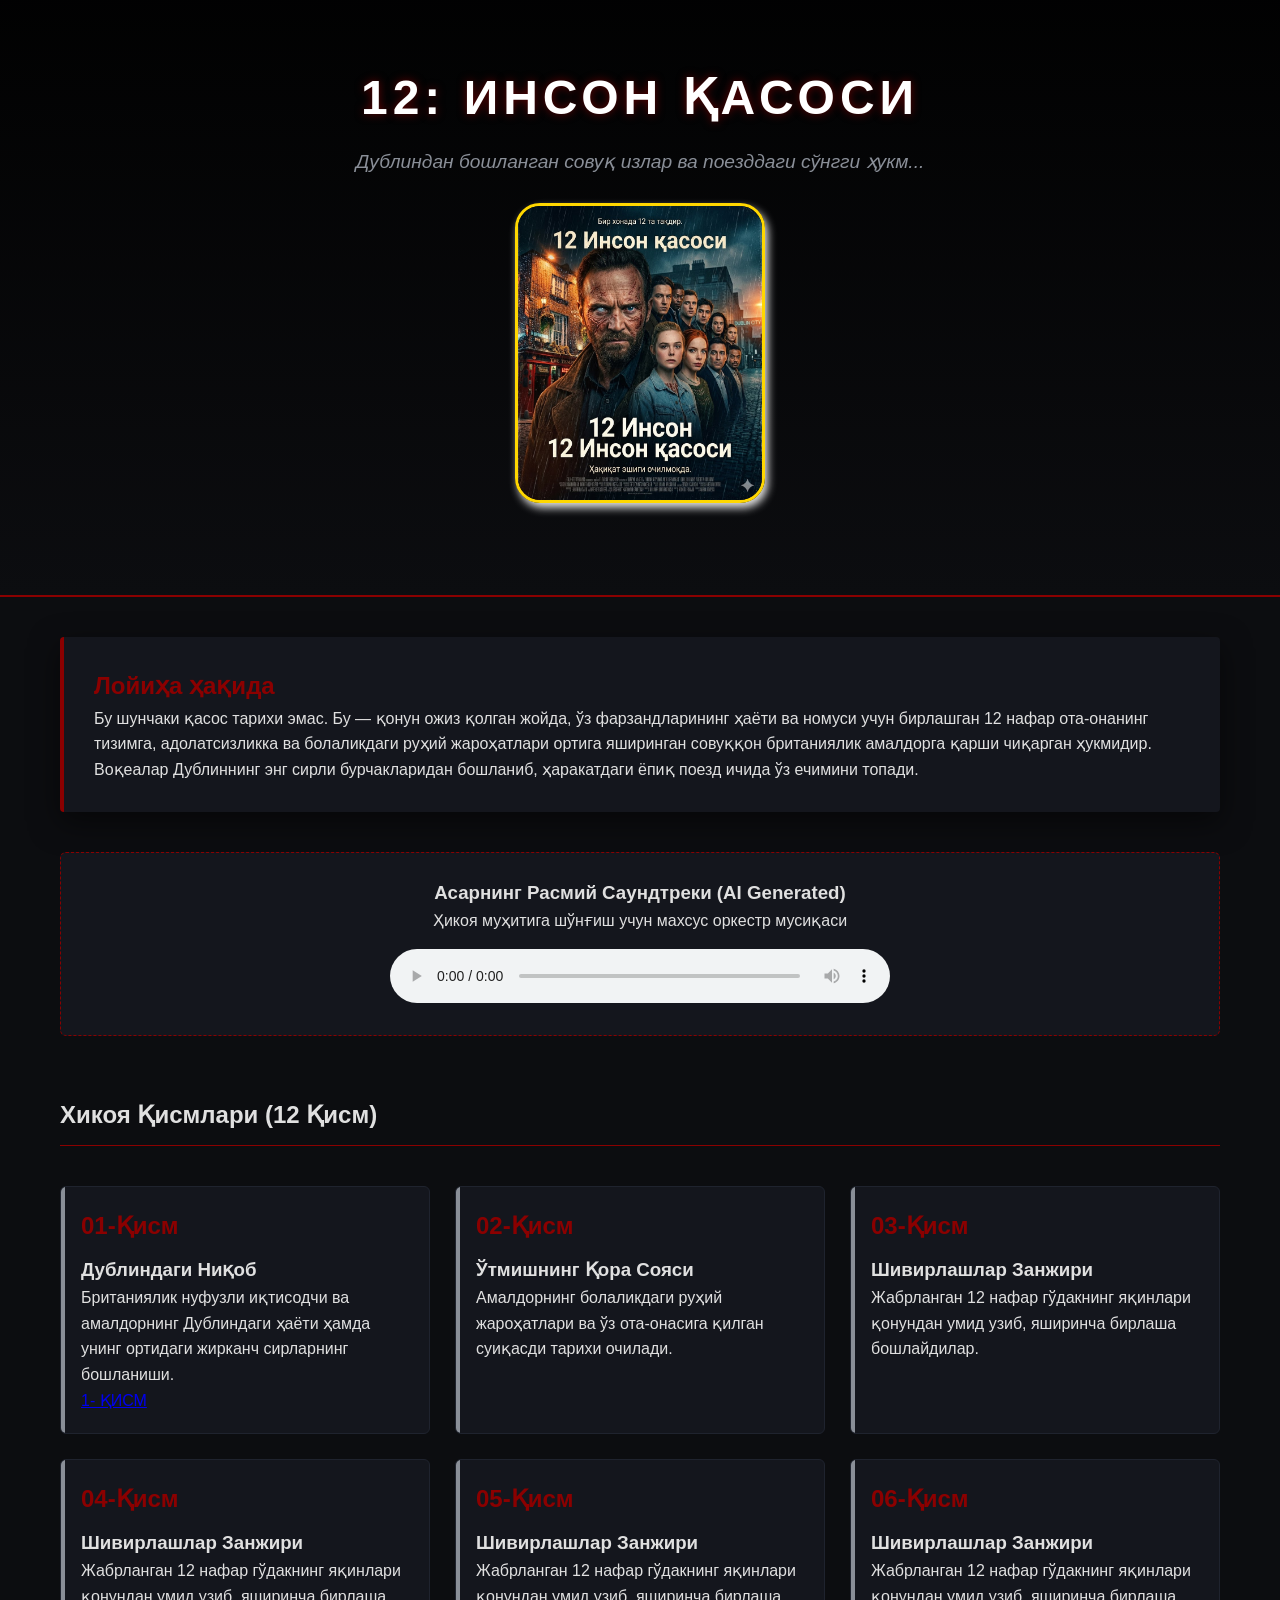
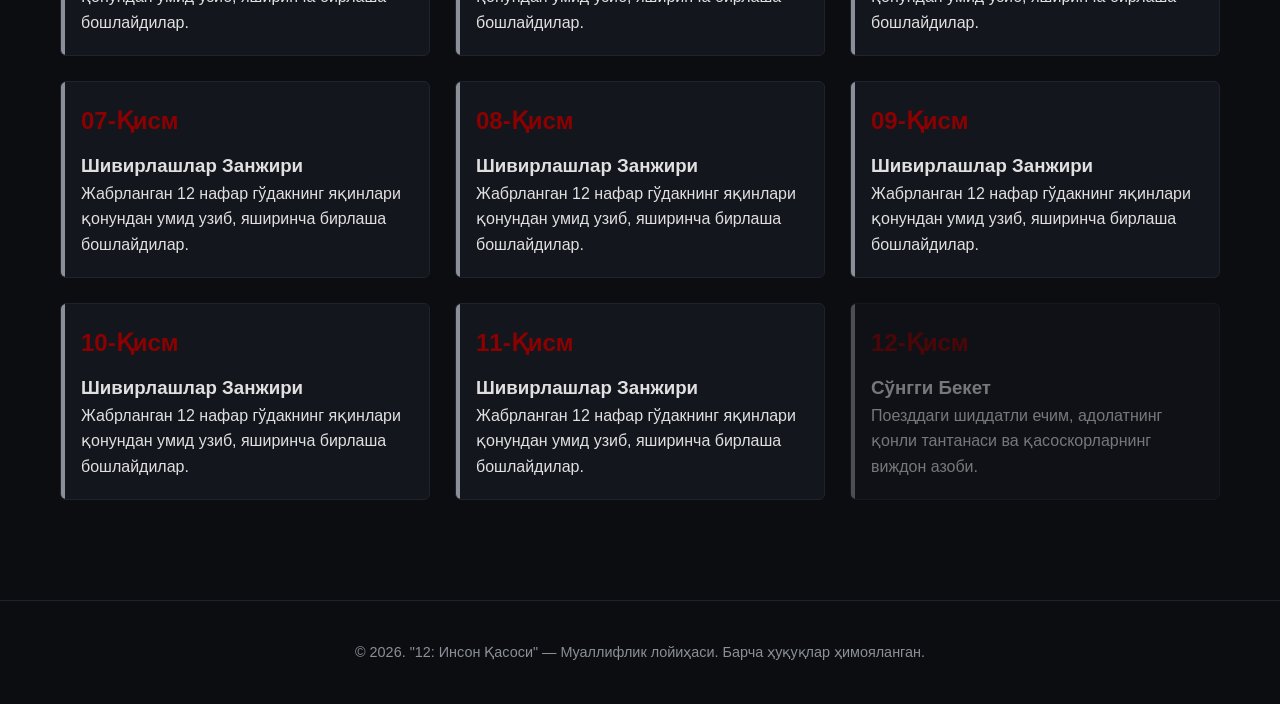
==== index.html @ aebf926e "Add files via upload" ====
<!DOCTYPE html>
<html lang="uz">
<head>
    <meta charset="UTF-8">
    <meta name="viewport" content="width=device-width, initial-scale=1.0">
    <link rel="stylesheet" href="style.css">
    <title>12: Инсон Қасоси | Триллер Хизмати</title>
    <style>
        /* Юқорида мен берган барча CSS кодларни 
           айни шу ерга, ўзгартиришсиз ташлайсиз */
        * {
            margin: 0;
            padding: 0;
            box-sizing: border-box;
        }
        /* ... қолган кодлар ... */

        :root {
            --bg-color: #0c0d10;
            --card-bg: #14161d;
            --accent-color: #8b0000; /* Тўқ қизил - қон ва қасос рамзи */
            --text-color: #e0e0e0;
            --text-muted: #8a8f98;
        }

        body {
            background-color: var(--bg-color);
            color: var(--text-color);
            font-family: 'Segoe UI', Tahoma, Geneva, Verdana, sans-serif;
            margin: 0;
            padding: 0;
            line-height: 1.6;
        }

        header {
            background: linear-gradient(180deg, rgba(0,0,0,0.9) 0%, rgba(12,13,16,1) 100%);
            padding: 60px 20px;
            text-align: center;
            border-bottom: 2px solid var(--accent-color);
        }

        header h1 {
            font-size: 3rem;
            letter-spacing: 5px;
            color: #fff;
            margin: 0;
            text-shadow: 0 0 10px rgba(139, 0, 0, 0.7);
        }

        header p {
            color: var(--text-muted);
            font-size: 1.2rem;
            margin-top: 10px;
            font-style: italic;
        }

        .container {
            max-width: 1200px;
            margin: 40px auto;
            padding: 0 20px;
        }

        .about-story {
            background-color: var(--card-bg);
            border-left: 4px solid var(--accent-color);
            padding: 30px;
            border-radius: 4px;
            margin-bottom: 5px;
            box-shadow: 0 10px 30px rgba(0,0,0,0.5);
        }

        .about-story h2 {
            color: var(--accent-color);
            margin-top: 0;
        }

        .episodes-grid {
            display: grid;
            grid-template-columns: repeat(auto-fill, minmax(280px, 1fr));
            gap: 25px;
            margin-top: 40px;
        }

        .episode-card {
            background-color: var(--card-bg);
            border: 1px solid #1f232e;
            border-radius: 6px;
            padding: 20px;
            transition: all 0.3s ease;
            position: relative;
            overflow: hidden;
        }

        .episode-card::before {
            content: '';
            position: absolute;
            top: 0;
            left: 0;
            width: 4px;
            height: 100%;
            background-color: var(--text-muted);
            transition: all 0.3s ease;
        }

        .episode-card:hover {
            transform: translateY(-5px);
            border-color: var(--accent-color);
            box-shadow: 0 5px 20px rgba(139, 0, 0, 0.2);
        }

        .episode-card:hover::before {
            background-color: var(--accent-color);
        }

        .episode-number {
            font-size: 1.5rem;
            font-weight: bold;
            color: var(--accent-color);
            margin-bottom: 10px;
        }

        .audio-player {
            margin-top: 40px;
            background-color: var(--card-bg);
            padding: 25px;
            border-radius: 6px;
            border: 1px dashed var(--accent-color);
            text-align: center;
        }

        audio {
            width: 100%;
            max-width: 500px;
            margin-top: 15px;
        }
.logo img{
    width: 250px;
    height: 300px;
    border-radius: 25px;
    border-color: gold;
    border-style: solid;
    box-shadow: 3px 5px 8px;
    margin: 25px;
}
        footer {
            text-align: center;
            padding: 40px;
            color: var(--text-muted);
            font-size: 0.9rem;
            border-top: 1px solid #1f232e;
            margin-top: 60px;
        }
    </style>
</head>
<body>

    <header>
        <h1>12: ИНСОН ҚАСОСИ</h1>
        <p>Дублиндан бошланган совуқ излар ва поезддаги сўнгги ҳукм...</p>
        <div class="logo">
        <img src="logo.jpg" alt="log">
        </div>
    </header>

    <div class="container">
        
        <div class="about-story">
            <h2>Лойиҳа ҳақида</h2>
            
            <p>Бу шунчаки қасос тарихи эмас. Бу — қонун ожиз қолган жойда, ўз фарзандларининг ҳаёти ва номуси учун бирлашган 12 нафар ота-онанинг тизимга, адолатсизликка ва болаликдаги руҳий жароҳатлари ортига яширинган совуққон британиялик амалдорга қарши чиқарган ҳукмидир. Воқеалар Дублиннинг энг сирли бурчакларидан бошланиб, ҳаракатдаги ёпиқ поезд ичида ўз ечимини топади.</p>
        </div>

        <div class="audio-player">
            <h3>Асарнинг Расмий Саундтреки (AI Generated)</h3>
            <p>Ҳикоя муҳитига шўнғиш учун махсус оркестр мусиқаси</p>
            <audio controls>
                <source src="Myheard history (5).mp3" type="audio/mpeg">
                Браузерингиз аудио элементни қўллаб-қувватламайди.
            </audio>
        </div>

        <h2 style="margin-top: 60px; border-bottom: 1px solid var(--accent-color); padding-bottom: 10px;">Хикоя Қисмлари (12 Қисм)</h2>
        
        <div class="episodes-grid">
            <!-- 1-қисм -->
            <div class="episode-card">
                <div class="episode-number">01-Қисм</div>
                <h3>Дублиндаги Ниқоб</h3>
                <p>Британиялик нуфузли иқтисодчи ва амалдорнинг Дублиндаги ҳаёти ҳамда унинг ортидаги жирканч сирларнинг бошланиши.</p>
 <a href="page1.html"> 1- ҚИСМ</a>
            
            </div>
            <!-- 2-қисм -->
            <div class="episode-card">
                <div class="episode-number">02-Қисм</div>
                <h3>Ўтмишнинг Қора Сояси</h3>
                <p>Амалдорнинг болаликдаги руҳий жароҳатлари ва ўз ота-онасига қилган суиқасди тарихи очилади.</p>
            </div>
            <!-- 3-қисм -->
            <div class="episode-card">
                <div class="episode-number">03-Қисм</div>
                <h3>Шивирлашлар Занжири</h3>
                <p>Жабрланган 12 нафар гўдакнинг яқинлари қонундан умид узиб, яширинча бирлаша бошлайдилар.</p>
            </div>
               <!-- 4-қисм -->
            <div class="episode-card">
                <div class="episode-number">04-Қисм</div>
                <h3>Шивирлашлар Занжири</h3>
                <p>Жабрланган 12 нафар гўдакнинг яқинлари қонундан умид узиб, яширинча бирлаша бошлайдилар.</p>
            </div>
               <!-- 5-қисм -->
            <div class="episode-card">
                <div class="episode-number">05-Қисм</div>
                <h3>Шивирлашлар Занжири</h3>
                <p>Жабрланган 12 нафар гўдакнинг яқинлари қонундан умид узиб, яширинча бирлаша бошлайдилар.</p>
            </div>
               <!-- 3-қисм -->
            <div class="episode-card">
                <div class="episode-number">06-Қисм</div>
                <h3>Шивирлашлар Занжири</h3>
                <p>Жабрланган 12 нафар гўдакнинг яқинлари қонундан умид узиб, яширинча бирлаша бошлайдилар.</p>
            </div>
               <!-- 3-қисм -->
            <div class="episode-card">
                <div class="episode-number">07-Қисм</div>
                <h3>Шивирлашлар Занжири</h3>
                <p>Жабрланган 12 нафар гўдакнинг яқинлари қонундан умид узиб, яширинча бирлаша бошлайдилар.</p>
            </div>
               <!-- 3-қисм -->
            <div class="episode-card">
                <div class="episode-number">08-Қисм</div>
                <h3>Шивирлашлар Занжири</h3>
                <p>Жабрланган 12 нафар гўдакнинг яқинлари қонундан умид узиб, яширинча бирлаша бошлайдилар.</p>
            </div>
               <!-- 3-қисм -->
            <div class="episode-card">
                <div class="episode-number">09-Қисм</div>
                <h3>Шивирлашлар Занжири</h3>
                <p>Жабрланган 12 нафар гўдакнинг яқинлари қонундан умид узиб, яширинча бирлаша бошлайдилар.</p>
            </div>
               <!-- 3-қисм -->
            <div class="episode-card">
                <div class="episode-number">10-Қисм</div>
                <h3>Шивирлашлар Занжири</h3>
                <p>Жабрланган 12 нафар гўдакнинг яқинлари қонундан умид узиб, яширинча бирлаша бошлайдилар.</p>
            </div>
               <!-- 3-қисм -->
            <div class="episode-card">
                <div class="episode-number">11-Қисм</div>
                <h3>Шивирлашлар Занжири</h3>
                <p>Жабрланган 12 нафар гўдакнинг яқинлари қонундан умид узиб, яширинча бирлаша бошлайдилар.</p>
            </div>
            <!-- Қолган қисмларни шу тарзда давом эттириш мумкин -->
            <div class="episode-card" style="opacity: 0.5;">
                <div class="episode-number">12-Қисм</div>
                <h3>Сўнгги Бекет</h3>
                <p>Поезддаги шиддатли ечим, адолатнинг қонли тантанаси ва қасоскорларнинг виждон азоби.</p>
            </div>
        </div>

    </div>

    <footer>
        <p>&copy; 2026. "12: Инсон Қасоси" — Муаллифлик лойиҳаси. Барча ҳуқуқлар ҳимояланган.</p>
    </footer>

</body>
</html>
---- style.css ----
/* Умумий созламалар */
* {
    margin: 0;
    padding: 0;
    box-sizing: border-box;
    font-family: 'Segoe UI', Tahoma, Geneva, Verdana, sans-serif;
}

body {
    background-color: #121212; /* Тўқ триллер атмосфераси */
    color: #e0e0e0;
    display: flex;
    flex-direction: column;
    min-height: 100vh;
}

/* Юқори қисм (Header) - Компьютер учун */
.site-header {
    background-color: #1a1a1a;
    padding: 20px 50px;
    display: flex;
    justify-content: space-between;
    align-items: center;
    border-bottom: 2px solid #8b0000; /* Тўқ қизил чизиқ */
}

.site-header .logo a {
    color: #ff3333;
    font-size: 24px;
    font-weight: bold;
    text-decoration: none;
    letter-spacing: 2px;
}

.nav-links a {
    color: #b0b0b0;
    text-decoration: none;
    margin-left: 20px;
    font-size: 16px;
    transition: 0.3s;
}

.nav-links a:hover, .nav-links a.active {
    color: #ff3333;
}

/* Асосий блок (Контейнер) - Компьютер учун */
.character-container {
    flex: 1;
    display: flex;
    max-width: 1200px;
    margin: 40px auto;
    padding: 20px;
    gap: 40px;
}

/* Расм блоки */
.character-image-box {
    flex: 1;
    min-width: 350px;
}

.image-placeholder {
    width: 100%;
    height: 550px;
    background-color: #1f1f1f;
    border: 2px dashed #444;
    display: flex;
    justify-content: center;
    align-items: center;
    border-radius: 8px;
    color: #666;
    font-weight: bold;
    overflow: hidden;
    box-shadow: 0 10px 25px rgba(0,0,0,0.5);
}

.image-placeholder img {
    width: 100%;
    height: 100%;
    object-fit: cover;
}

/* Матнлар блоки */
.character-details {
    flex: 1.5;
    display: flex;
    flex-direction: column;
    gap: 25px;
}

.character-name {
    color: #ffffff;
    font-size: 38px;
    border-bottom: 2px solid #333;
    padding-bottom: 10px;
}

.character-status {
    color: #ff3333;
    font-size: 18px;
    font-style: italic;
    margin-top: -10px;
}

.character-story h3, .revenge-motive h3 {
    color: #ffffff;
    margin-bottom: 10px;
    font-size: 22px;
    letter-spacing: 0.5px;
}

.character-story p, .revenge-motive p {
    color: #c8c8c8;
    line-height: 1.7;
    background-color: #1a1a1a;
    padding: 20px;
    border-left: 4px solid #8b0000;
    border-radius: 4px;
    font-size: 16px;
}

/* Орқага қайтиш тугмаси */
.back-btn {
    display: inline-block;
    align-self: flex-start;
    background-color: #8b0000;
    color: #fff;
    padding: 12px 25px;
    text-decoration: none;
    border-radius: 4px;
    font-weight: bold;
    margin-top: 15px;
    transition: 0.3s ease;
    box-shadow: 0 4px 10px rgba(0,0,0,0.3);
}

.back-btn:hover {
    background-color: #ff3333;
    transform: translateY(-2px);
}

/* Саҳифа пасти */
.site-footer {
    background-color: #1a1a1a;
    text-align: center;
    padding: 20px;
    color: #666;
    font-size: 14px;
    margin-top: auto;
    border-top: 1px solid #222;
}

/* ======================================================= */
/* МОБИЛ ҚУРИЛМАЛАР ВА ПЛАНШЕТЛАР УЧУН МОСЛАШУВЧАНЛИК (RESPONSIVE) */
/* ======================================================= */
@media (max-width: 992px) {
    .character-container {
        gap: 30px;
        padding: 15px;
    }
    .character-name {
        font-size: 32px;
    }
}

@media (max-width: 768px) {
    /* Экран тор бўлганда блок элементларини тепадан пастга қараб терилади */
    .character-container {
        flex-direction: column;
        margin: 20px auto;
    }
    
    .character-image-box {
        min-width: 100%;
    }

    /* Телефонда расм жуда катта бўлиб кетмаслиги учун баландлиги мослаштирилди */
    .image-placeholder {
        height: 400px;
    }

    .site-header {
        flex-direction: column;
        gap: 15px;
        padding: 15px 20px;
        text-align: center;
    }

    .nav-links a {
        margin: 0 10px;
    }

    .character-name {
        font-size: 28px;
        text-align: center;
    }

    .character-status {
        text-align: center;
    }

    /* Телефонда бармоқ билан босиш осон бўлиши учун тугма тўлиқ эканликни эгаллайди */
    .back-btn {
        display: block;
        text-align: center;
        align-self: stretch;
        padding: 15px;
    }
}

@media (max-width: 480px) {
    /* Кичик экранли телефонлар учун қўшимча қулайлик */
    .image-placeholder {
        height: 300px;
    }
    .character-story p, .revenge-motive p {
        padding: 15px;
        font-size: 15px;
    }
}
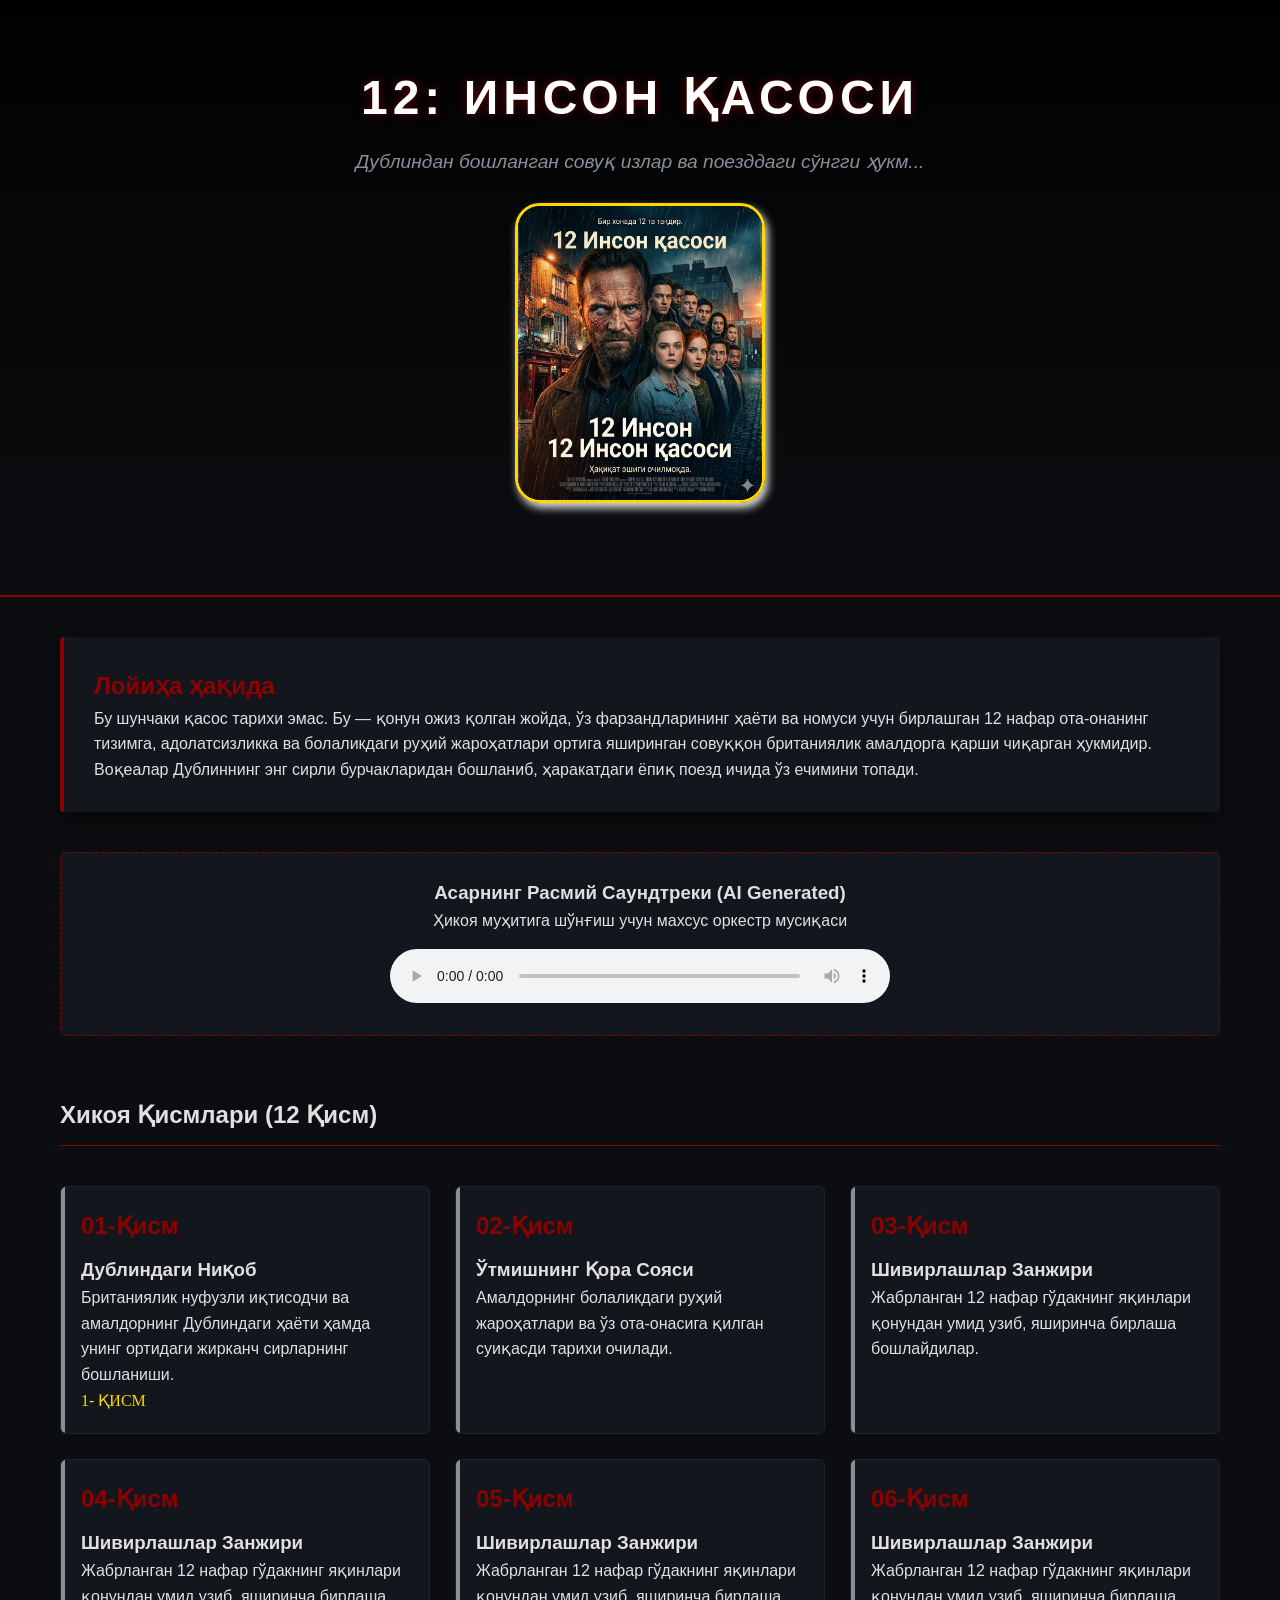
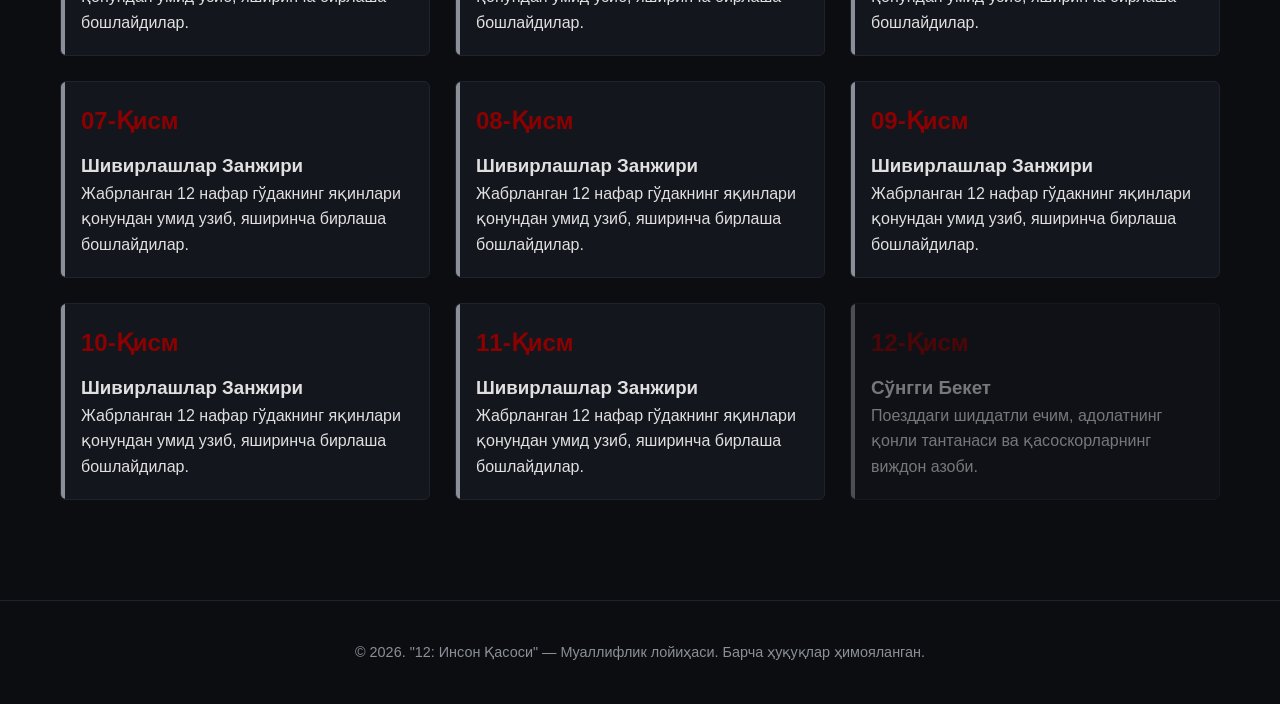
==== commit 25a65534: "Add files via upload" ====
--- a/index.html
+++ b/index.html
@@ -150,6 +150,12 @@
             border-top: 1px solid #1f232e;
             margin-top: 60px;
         }
+        a{
+            color: gold;
+            text-decoration: solid;
+            font-family: Georgia, 'Times New Roman', Times, serif;
+            font-size: 16px;
+        }
     </style>
 </head>
 <body>
